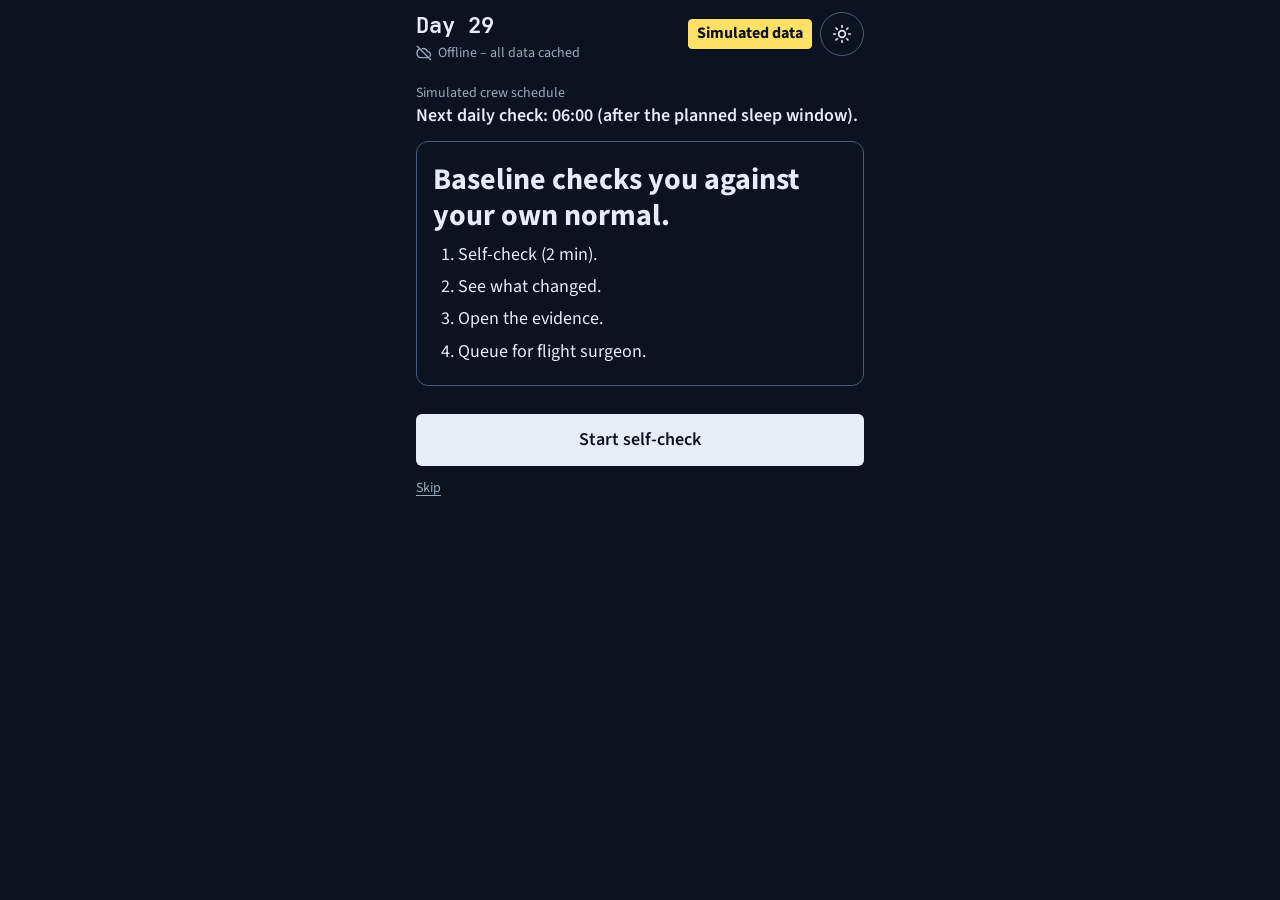
==== index.html @ 9fa9e7ca "Flight surgeon view: crew of three on one screen, from the existing rules" ====
<!doctype html>
<html lang="en">
<head>
<meta charset="utf-8">
<meta name="viewport" content="width=device-width, initial-scale=1, viewport-fit=cover">
<meta http-equiv="Content-Security-Policy" content="default-src 'self'; style-src 'self' 'unsafe-inline'; img-src 'self' data:">
<title>Baseline daily check</title>
<link rel="icon" href="data:,">
<link rel="preload" href="fonts/source-sans-3-latin-wght-normal.woff2?v=fe93b8f82d" as="font" type="font/woff2" crossorigin>
<link rel="preload" href="fonts/jb-mono-regular.woff2?v=366a644383" as="font" type="font/woff2" crossorigin>
<link rel="stylesheet" href="tokens.css?v=3c1d51d7bf">
<script src="errors.js?v=8cd9c76036"></script>
<script src="theme.js?v=bb3d7a5525"></script>
<style>
* { box-sizing: border-box; }
html { -webkit-text-size-adjust: 100%; }
@media (hover: none) and (pointer: coarse) { /* touch screens only: no scrollbar track; scrolling still works */
  html { scrollbar-width: none; }
  html::-webkit-scrollbar { display: none; }
}
body {
  margin: 0;
  background: var(--scrub);
  color: var(--ink);
  font: 400 18px/1.45 var(--sans);
}
:focus-visible { outline: 2px solid var(--ink); outline-offset: 3px; }
h1[tabindex]:focus { outline: none; }
[hidden] { display: none !important; }
.js-error {
  margin: 0; padding: 8px 16px; background: var(--error); color: var(--ink);
  font-size: 14px; font-weight: 600; white-space: pre-wrap; overflow-wrap: anywhere;
}

.top {
  position: sticky; top: 0; z-index: 1;
  display: flex; justify-content: space-between; align-items: flex-start;
  max-width: 480px; margin: 0 auto; padding: 12px 16px 8px;
  background: var(--scrub); color: var(--quiet); font-size: 14px;
}
.top-left { display: flex; flex-direction: column; gap: 2px; }
#day-label { font-family: var(--mono); color: var(--ink); font-size: 22px; line-height: 1.3; font-weight: 600; }
.offline { display: flex; align-items: center; gap: 6px; }
.offline svg { width: 16px; height: 16px; flex: none; }
.top-right { display: flex; align-items: center; gap: 8px; }
/* Big enough to read in a screen recording. */
.sim { padding: 2px 8px; border: 1px solid var(--sim-border); border-radius: 4px; background: var(--sim); color: var(--sim-ink); font-size: 16px; font-weight: 700; }
.theme-btn {
  display: flex; align-items: center; justify-content: center; width: 44px; height: 44px; padding: 0;
  border: 1.5px solid var(--strong); border-radius: 50%; background: none; color: var(--ink); cursor: pointer;
}
.theme-btn svg { width: 20px; height: 20px; }
:root[data-theme="dark"] .i-moon, :root:not([data-theme="dark"]) .i-sun { display: none; } /* sun = go light */
main { max-width: 480px; margin: 0 auto; padding: 0 16px 56px; }
h1 { margin: 12px 0 8px; font-size: 30px; line-height: 1.2; font-weight: 700; }
h2 { margin: 24px 0 4px; font-size: 22px; line-height: 1.25; font-weight: 700; }
p { margin: 0 0 12px; }
.meta { font-size: 14px; color: var(--quiet); }
.num { font-variant-numeric: tabular-nums; }

button, input { font: inherit; color: inherit; } /* 18 px inputs: iOS Safari zooms on focus below 16 px */
a { color: inherit; text-underline-offset: 3px; }
.primary {
  display: block; width: 100%; min-height: 52px; margin-top: 28px; padding: 12px 20px;
  border: 0; border-radius: 6px; background: var(--ink); color: var(--scrub);
  font-weight: 600; cursor: pointer;
}
.secondary {
  display: block; width: 100%; min-height: 52px; margin-top: 12px; padding: 12px 20px;
  border: 1.5px solid var(--ink); border-radius: 6px; background: none; color: var(--ink);
  font-weight: 600; cursor: pointer;
}
.n { font-family: var(--mono); white-space: nowrap; } /* a number and its unit inside a sentence (app.js monoNums) */
.text-button.back { display: flex; align-items: center; gap: 12px; color: var(--ink); font-size: 18px; }
.back::before { content: ""; width: 9px; height: 9px; margin-left: 4px; border-left: 2px solid currentColor; border-bottom: 2px solid currentColor; transform: rotate(45deg); }
.text-button {
  min-height: 44px; min-width: 44px; padding: 0; border: 0; background: none; text-align: left; /* "Skip" alone is narrower than 44 px */
  color: var(--quiet); font-size: 14px; text-decoration: underline; text-underline-offset: 3px; cursor: pointer;
}

/* Reaction test: the one framed object, because it is the part you touch. */
.rt {
  display: flex; flex-direction: column; align-items: center; justify-content: center; gap: 4px;
  width: 100%; height: 200px; margin-top: 12px;
  border: 1.5px solid var(--strong); border-radius: 12px; background: none;
  cursor: pointer; touch-action: manipulation; user-select: none; -webkit-user-select: none;
}
.rt:has(.rt-dot:not([hidden])) { background: var(--rt-go); }
.rt-dot { width: 64px; height: 64px; border-radius: 50%; background: var(--rt-dot); }
#rt-status, .step-field { font-family: var(--mono); }
#rt-status { font-size: 16px; color: var(--ink); }
.step-field { font-size: 24px; }
#sleep { border-color: transparent; } /* the stepper buttons are the frame (design) */
.rt-big { font-family: var(--mono); font-size: 36px; line-height: 1.1; font-weight: 600; font-variant-numeric: tabular-nums; }
#rt-again { display: block; }

.daily { margin: 12px 0 0; font-weight: 600; }
.daily > span { display: block; }
.daily .meta { font-weight: 400; }
.guide { margin-top: 12px; padding: 20px 16px; border: 1.5px solid var(--strong); border-radius: 12px; }
.guide h1 { margin-top: 0; }
.guide ol { margin: 0; padding-left: 1.4em; }
.guide li + li { margin-top: 6px; }
.saved-box, .log { margin-top: 24px; padding-top: 16px; border-top: 1px solid var(--strong); }
.saved-box p { margin-top: 0; }

.stepper { display: grid; grid-template-columns: 56px 1fr 56px; gap: 8px; align-items: center; margin-top: 8px; }
.step-btn {
  min-height: 56px; border: 1px solid var(--strong); border-radius: 6px; background: none;
  font-size: 28px; line-height: 1; cursor: pointer; touch-action: manipulation;
}
.step-field { display: flex; align-items: baseline; justify-content: center; gap: 6px; font-weight: 600; }
.field {
  min-height: 48px; padding: 8px 12px; border: 1px solid var(--strong); border-radius: 6px;
  background: none; -webkit-appearance: none; appearance: none;
}
#sleep { width: 5ch; padding: 8px 4px; text-align: center; font-weight: 600; font-variant-numeric: tabular-nums; -moz-appearance: textfield; }
#sleep::-webkit-inner-spin-button, #sleep::-webkit-outer-spin-button { -webkit-appearance: none; margin: 0; }
#note { display: block; width: 100%; margin-top: 8px; }

label.q { display: block; margin-top: 20px; }
legend { display: block; padding: 0; margin: 0; }
fieldset { border: 0; padding: 0; margin: 28px 0 0; min-width: 0; }
.seg { display: grid; grid-template-columns: repeat(5, 1fr); gap: 6px; margin-top: 8px; }
.seg.two { grid-template-columns: 1fr 1fr; }
.seg input { position: absolute; opacity: 0; width: 1px; height: 1px; }
.seg label {
  display: flex; align-items: center; justify-content: center; min-height: 48px;
  border: 1px solid var(--strong); border-radius: 6px; font-weight: 600; cursor: pointer;
}
.seg input:checked + label { background: var(--ink); border-color: var(--ink); color: var(--scrub); }
.seg input:focus-visible + label { outline: 2px solid var(--ink); outline-offset: 3px; }
.ends { display: flex; justify-content: space-between; margin-top: 4px; font-size: 14px; color: var(--quiet); }
.eye-line { margin: 12px 0 0; font-size: 10px; line-height: 1.4; }
.missing { margin: 16px 0 0; font-weight: 600; }

.channel { margin-top: 20px; }
.channel-head { display: flex; justify-content: space-between; align-items: baseline; font-weight: 600; }
.channel-head .val { font-family: var(--mono); font-size: 20px; font-weight: 600; font-variant-numeric: tabular-nums; }
.plot { position: relative; height: 96px; }
.channel.bottom .plot { height: 118px; }
.summary-line { margin-bottom: 8px; padding-bottom: 12px; border-bottom: 1px solid var(--rule); font-weight: 700; }
.days-line { margin: -4px 0 8px; font-size: 20px; font-weight: 600; }
/* 7 days · 30 days (design P7b): one framed control, the pressed half filled. */
.range { display: grid; grid-template-columns: 1fr 1fr; gap: 4px; margin: 12px 0 0; padding: 3px; border: 1px solid var(--strong); border-radius: 8px; }
.range button {
  min-height: 44px; border: 0; border-radius: 6px; background: none; color: var(--quiet);
  font-family: var(--mono); font-size: 16px; cursor: pointer; touch-action: manipulation;
}
.range button[aria-pressed="true"] { background: var(--ink); color: var(--scrub); font-weight: 600; }
/* Two no-wrap units: the band, and "Flagged" with "Watching". On phones they sit in two tidy rows,
   on wider screens in one; a single item is never left alone on a line. */
.legend { display: flex; flex-wrap: wrap; gap: 4px 12px; list-style: none; padding: 0; margin: 0 0 12px; font-size: 14px; color: var(--quiet); }
.legend li, .legend li > span { display: flex; align-items: center; gap: 6px; white-space: nowrap; }
.legend li { gap: 12px; }
.legend li:first-child { gap: 6px; }
.key { flex: none; width: 12px; height: 12px; border-radius: 50%; }
.key.band { width: 16px; height: 10px; border-radius: 2px; background: var(--band); }
.key.dot { background: var(--flag); }
.key.ring { border: 2px solid var(--flag); background: var(--scrub); }
.follow-note { margin-top: 16px; }

.flag-list, .follow { list-style: none; padding: 0; margin: 20px 0 0; }
.flag-list li + li, .follow li + li { margin-top: 12px; }
.flag {
  position: relative; display: block; width: 100%; padding: 14px 40px 14px 18px; text-align: left;
  border: 1px solid var(--card-border); border-left: 4px solid var(--flag); border-radius: 8px;
  background: var(--card); box-shadow: var(--glow); cursor: pointer;
}
.flag::after { content: "›"; position: absolute; right: 8px; top: 50%; transform: translateY(-50%); font-size: 28px; color: var(--quiet); }
.flag.watch { border-left-style: dotted; }
@media (hover: hover) { /* touch screens keep :hover after a tap */
  .flag:hover { background: var(--band); }
  .flag:hover .flag-status { color: var(--ink); } /* quiet on the band would be under 4.5:1 */
}
.flag > span { display: block; }
.flag-name { font-size: 20px; font-weight: 700; }
.flag-line { font-variant-numeric: tabular-nums; }
.flag-status { color: var(--quiet); font-size: 16px; }
.follow strong { display: block; font-size: 20px; }
.follow li { position: relative; padding: 14px 16px 14px 56px; border: 1px solid var(--card-border); border-left: 4px solid var(--strong); border-radius: 8px; background: var(--card); }
.follow li.outside { border-left-color: var(--flag); }
.follow li.recovered::before { /* check mark */
  content: ""; position: absolute; left: 20px; top: 22px; width: 16px; height: 8px;
  border-left: 2.5px solid var(--ink); border-bottom: 2.5px solid var(--ink); transform: rotate(-45deg);
}
.follow .step-line { display: block; margin-top: 4px; color: var(--quiet); font-size: 16px; }
.spe-row, .radiation.fired .rad-line { padding-left: 14px; border-left: 4px solid var(--flag); }
/* Real NOAA data sits in its own box so it does not read as part of the simulated record. */
.radiation { margin-top: 36px; padding: 12px 14px; border: 1.5px solid var(--real-border); border-radius: 8px; background: var(--real); }
.radiation h2 { margin-top: 0; color: var(--real-head); font-size: 22px; }
.radiation p:last-child { margin-bottom: 0; }
.spe-row > span { display: block; }
/* Data sources (PLAN 4b, W2): closed by default; one line per source, the README table word for word. */
.range.three { grid-template-columns: repeat(3, 1fr); }
.skylab .legend { margin: 12px 0 8px; }
.skylab .legend li { padding: 0; border: 0; }
/* Mission-phase risks (PLAN item 5, design B3): static NASA text; each risk a card with its day 29 chip. */
.hazards h3 { margin: 4px 0 8px; font-size: 28px; line-height: 1.2; }
.hazards h4 { margin: 20px 0 4px; font-size: 20px; }
.hazards .trend-card { margin-top: 8px; }
.hazards .trend-card p + p { margin-top: 6px; }
.risk-head { display: flex; flex-wrap: wrap; justify-content: space-between; align-items: center; gap: 4px 8px; margin-bottom: 6px; font-size: 18px; }
.sources { margin-top: 24px; border-top: 1px solid var(--strong); }
.sources summary { min-height: 44px; padding: 6px 0; font-size: 22px; line-height: 32px; font-weight: 700; cursor: pointer; } /* list-item keeps the open/closed marker */
.sources ul { list-style: none; padding: 0; margin: 0; font-size: 16px; }
.sources li { padding: 10px 0; border-top: 1px solid var(--rule); overflow-wrap: anywhere; }
.sources .not-covered { margin: 0; padding: 12px 0 0; border-top: 1px solid var(--rule); font-size: 16px; font-weight: 600; }
/* Trend card under its flag (design P2b): framed, no left stripe, so it reads as part of the flag above. */
.trend-card { padding: 12px 16px; border: 1px solid var(--card-border); border-radius: 8px; background: var(--card); }
.flag-list .trend-card { margin-top: 8px; }
.trend-card p { margin: 0; font-variant-numeric: tabular-nums; }
.trend-card .meta { margin-top: 6px; }
/* Solar storm alert (design B1): real NOAA data, so the chip replaces the "Simulated data" badge. */
.chip { padding: 4px 12px; border: 1.5px solid var(--real-border); border-radius: 999px; color: var(--real-head); font-size: 15px; font-weight: 700; white-space: nowrap; }
.alert-card {
  display: flex; flex-direction: column; min-height: calc(100vh - 150px); margin-top: 8px; padding: 20px 18px;
  border: 2px solid var(--flag); border-radius: 16px; background: var(--error); box-shadow: var(--glow);
}
.alert-card svg { width: 48px; height: 48px; color: var(--flag); }
#alert h1 { margin: 4px 0 12px; color: var(--flag); font-size: 44px; line-height: 1.1; }
.alert-card p { margin-bottom: 10px; }
#b1-reading { font-size: 20px; font-weight: 600; }
#b1-reading .n { display: block; color: var(--flag); }
.alert-card hr { width: 100%; margin: 8px 0 16px; border: 0; border-top: 1px solid var(--flag); }
#b1-step { font-size: 24px; line-height: 1.3; font-weight: 700; }
.alert-card .cite { margin-bottom: 6px; }
.alert-sources summary { min-height: 44px; padding: 6px 0; line-height: 32px; font-weight: 700; cursor: pointer; } /* list-item keeps the open/closed marker */
#replay-line:empty { display: none; }
/* Show the maths (design B2). */
.maths-link { font-size: 16px; color: var(--ink); }
.maths-plot { position: relative; height: 240px; margin: 12px 0 8px; padding: 0 8px; border: 1px solid var(--card-border); border-radius: 12px; background: var(--card); }
.equation { margin: 16px 0; padding: 14px 16px; border: 1.5px solid var(--flag); border-radius: 10px; font-family: var(--mono); font-size: 17px; text-align: center; }

.readout {
  display: grid; grid-template-columns: minmax(7em, 38%) 1fr; gap: 8px 16px; margin: 8px 0 0;
  font-variant-numeric: tabular-nums;
}
.readout dt, .readout dd { border-top: 1px solid var(--rule); }
.readout dt { padding-top: 3px; font-size: 14px; color: var(--quiet); }
.readout dd { margin: 0; overflow-wrap: anywhere; font-weight: 600; }
.readout.nums dd:nth-of-type(-n+3) { font-family: var(--mono); } /* today, usual, spread */
.readout .usual-note { grid-column: 1 / -1; border-top: 0; color: var(--quiet); font-size: 14px; font-weight: 400; }
.cite { overflow-wrap: anywhere; }
#ev-words strong { font-weight: 700; }
#ev-rule { margin-top: 24px; overflow-wrap: anywhere; }
.step-card { margin-top: 28px; padding: 20px 16px; border: 1px solid var(--card-border); border-radius: 12px; background: var(--card); }
.step-card h2 { margin-top: 0; }
#ev-step { font-size: 22px; line-height: 1.35; font-weight: 700; }
.step-card .cite { margin-bottom: 0; }
#ev-mark { min-height: 44px; margin-top: 16px; padding: 6px 20px; }
#ev-mark-line { position: relative; margin: 12px 0 0; padding-left: 28px; font-weight: 600; }
#ev-mark-line::before { /* check mark, as on the follow-up rows */
  content: ""; position: absolute; left: 3px; top: 7px; width: 14px; height: 7px;
  border-left: 2.5px solid var(--ink); border-bottom: 2.5px solid var(--ink); transform: rotate(-45deg);
}
#ev-mark-note { margin: 6px 0 0; }
#ev-source { margin-top: 20px; }

/* Evidence actions stay at the bottom of the screen, above the iPhone home indicator. */
#evidence { padding-bottom: calc(76px + env(safe-area-inset-bottom)); }
.bar {
  position: fixed; left: 0; right: 0; bottom: 0; z-index: 2;
  padding: 10px max(16px, env(safe-area-inset-right)) calc(10px + env(safe-area-inset-bottom)) max(16px, env(safe-area-inset-left));
  background: var(--scrub); border-top: 1px solid var(--rule);
}
.bar-inner { display: flex; gap: 8px; max-width: 448px; margin: 0 auto; }
.bar button { margin: 0; min-height: 52px; padding: 10px 14px; font-size: 18px; }
.bar .secondary { flex: 0 0 auto; width: auto; }
.bar .primary { flex: 1 1 auto; width: auto; }
#restart { margin-top: 28px; }

.sent { font-weight: 600; }
.message { margin-top: 8px; padding-left: 14px; border-left: 2px solid var(--strong); }
.message p { margin-bottom: 8px; font-size: 16px; font-variant-numeric: tabular-nums; }

/* Flight surgeon view (PLAN item 6, design L1): the one screen that uses a laptop's width; one column on a phone. */
.wide .top, .wide main { max-width: 1360px; }
#crew h1 { font-size: 36px; }
.crew-grid { display: grid; gap: 24px; margin-top: 20px; }
.crew-rows { list-style: none; padding: 0; margin: 0; }
.crew-rows li + li { margin-top: 16px; }
.crew-row { display: grid; gap: 12px 24px; padding: 16px 20px; border: 1px solid var(--card-border); border-radius: 8px; background: var(--card); }
.crew-row.flagged { padding-left: 17px; border-left: 4px solid var(--flag); box-shadow: var(--glow); } /* same text edge as an unflagged row */
.crew-row.watch { border-left-style: dotted; }
.crew-row strong { display: block; font-size: 22px; }
.crew-row .secondary { width: auto; margin: 0; min-height: 44px; padding: 8px 20px; }
.crew-count { display: inline-block; margin-top: 4px; padding: 0 12px; border: 1.5px solid var(--strong); border-radius: 999px; font-family: var(--mono); font-size: 16px; }
.flagged .crew-count { border-color: var(--flag); color: var(--flag); }
.crew-flag > span { display: block; }
.crew-rail { padding: 16px 20px; border: 1px solid var(--card-border); border-radius: 12px; background: var(--card); }
.crew-rail h2 { margin-top: 0; }
.crew-rail .message { margin: 12px 0; }
.crew-rail .message p:first-child { font-weight: 700; }
.crew-rail .message p:last-child { margin-bottom: 0; }
@media (min-width: 700px) { .crew-row { grid-template-columns: 200px minmax(0, 1fr) auto; align-items: center; } }
@media (min-width: 900px) { .crew-grid { grid-template-columns: minmax(0, 1fr) 440px; align-items: start; } }
</style>
</head>
<body>
<p id="js-error" class="js-error" role="alert" hidden></p>
<header class="top">
  <span class="top-left">
    <span id="day-label">Day 29</span>
    <span class="offline"><svg viewBox="0 0 24 24" fill="none" stroke="currentColor" stroke-width="2" stroke-linecap="round" stroke-linejoin="round" aria-hidden="true"><path d="M2 2l20 20M5.8 5.8A7 7 0 0 0 6.5 19h11m3.4-1.9A4.5 4.5 0 0 0 18 10h-.7A7 7 0 0 0 9.4 5.4"/></svg>Offline – all data cached</span>
  </span>
  <span class="top-right">
    <span class="sim">Simulated data</span>
    <span id="b1-chip" class="chip" hidden></span>
    <button id="theme-btn" class="theme-btn" type="button" aria-label="Switch theme">
      <svg class="i-sun" viewBox="0 0 24 24" fill="none" stroke="currentColor" stroke-width="2" stroke-linecap="round" aria-hidden="true"><circle cx="12" cy="12" r="4"/><path d="M12 2v2M12 20v2M4.9 4.9l1.4 1.4M17.7 17.7l1.4 1.4M2 12h2M20 12h2M4.9 19.1l1.4-1.4M17.7 6.3l1.4-1.4"/></svg>
      <svg class="i-moon" viewBox="0 0 24 24" fill="none" stroke="currentColor" stroke-width="2" stroke-linejoin="round" aria-hidden="true"><path d="M21 12.8A9 9 0 1 1 11.2 3a7 7 0 0 0 9.8 9.8z"/></svg>
    </button>
  </span>
</header>
<main>

<section id="guide" aria-labelledby="guide-title">
  <p class="daily"><span class="meta">Simulated crew schedule</span><span id="daily-line"></span></p>
  <div class="guide">
    <h1 id="guide-title" tabindex="-1">Baseline checks you against your own normal.</h1>
    <ol>
      <li>Self-check (2 min).</li>
      <li>See what changed.</li>
      <li>Open the evidence.</li>
      <li>Queue for flight surgeon.</li>
    </ol>
  </div>
  <button id="guide-start" class="primary" type="button">Start self-check</button>
  <button class="text-button" type="button" data-go="today">Skip</button>
  <div id="saved-box" class="saved-box" hidden>
    <p id="saved-text"></p>
    <button id="saved-open" class="secondary" type="button" disabled>Open the latest saved self-check</button>
    <button id="saved-clear" class="text-button" type="button">Clear saved days</button>
  </div>
</section>

<section id="today" aria-labelledby="today-title" hidden>
  <h1 id="today-title" tabindex="-1">Morning check</h1>
  <p>Three short parts. Each answer is compared only with your own past days, not with anyone else's.</p>

  <h2>Reaction time</h2>
  <p class="meta how">How to measure: tap the field to start, then tap as soon as the dark circle appears, 1 to 3 seconds later. Five rounds; a tap before the circle or within 0.1 seconds of it repeats the round. The middle time of the five counts.</p>
  <button id="rt-field" class="rt" type="button" aria-describedby="rt-status">
    <span id="rt-dot" class="rt-dot" role="img" aria-label="Circle shown, tap now" hidden></span>
    <span id="rt-text">Tap here to start</span>
    <span id="rt-sub" class="meta"></span>
  </button>
  <button id="rt-recorded" class="secondary" type="button" disabled>Use recorded day-29 self-check (simulated)</button>
  <p id="rt-status" class="meta num" aria-live="polite">Round 1 of 5</p>
  <button id="rt-again" class="text-button" type="button" hidden>Run the test again</button>

  <h2>Sleep and mood</h2>
  <label class="q" for="sleep">How long did you sleep last night?</label>
  <p class="meta how">How to measure: type the hours you slept last night, or use − and + to change it by half an hour. 0 to 12 hours.</p>
  <div class="stepper">
    <button class="step-btn" type="button" data-step="-0.5" aria-label="Half an hour less">−</button>
    <span class="step-field"><input id="sleep" class="field" type="number" inputmode="decimal" step="0.5" min="0" max="12" value="7"> hours</span>
    <button class="step-btn" type="button" data-step="0.5" aria-label="Half an hour more">+</button>
  </div>
  <label class="q" for="note">Note (optional)</label>
  <input id="note" class="field" type="text" maxlength="120" autocomplete="off" enterkeyhint="done">

  <fieldset aria-describedby="quality-ends">
    <legend>How well did you sleep?</legend>
    <p class="meta how">How to measure: tap one number, from 1 (badly) to 5 (very well).</p>
    <div class="seg">
      <input type="radio" id="quality-1" name="quality" value="1"><label for="quality-1">1</label>
      <input type="radio" id="quality-2" name="quality" value="2"><label for="quality-2">2</label>
      <input type="radio" id="quality-3" name="quality" value="3"><label for="quality-3">3</label>
      <input type="radio" id="quality-4" name="quality" value="4"><label for="quality-4">4</label>
      <input type="radio" id="quality-5" name="quality" value="5"><label for="quality-5">5</label>
    </div>
    <div class="ends" id="quality-ends"><span>Badly</span><span>Very well</span></div>
  </fieldset>

  <fieldset aria-describedby="mood-ends">
    <legend>How is your mood this morning?</legend>
    <p class="meta how">How to measure: tap one number, from 1 (very low) to 5 (very good).</p>
    <div class="seg">
      <input type="radio" id="mood-1" name="mood" value="1"><label for="mood-1">1</label>
      <input type="radio" id="mood-2" name="mood" value="2"><label for="mood-2">2</label>
      <input type="radio" id="mood-3" name="mood" value="3"><label for="mood-3">3</label>
      <input type="radio" id="mood-4" name="mood" value="4"><label for="mood-4">4</label>
      <input type="radio" id="mood-5" name="mood" value="5"><label for="mood-5">5</label>
    </div>
    <div class="ends" id="mood-ends"><span>Very low</span><span>Very good</span></div>
  </fieldset>

  <h2>Near vision</h2>
  <p class="meta how">How to measure: hold the phone where you normally read, read the line below, then tap Clear or Blurred.</p>
  <p class="eye-line">The galley water heater is back online after the filter swap on Thursday.</p>
  <fieldset>
    <legend>The line looks</legend>
    <div class="seg two">
      <input type="radio" id="vision-clear" name="vision" value="clear"><label for="vision-clear">Clear</label>
      <input type="radio" id="vision-blurred" name="vision" value="blurred"><label for="vision-blurred">Blurred</label>
    </div>
  </fieldset>

  <p id="missing" class="missing" role="alert"></p>
  <button id="save" class="primary" type="button" disabled>Save and compare</button>
</section>

<section id="console" aria-labelledby="console-title" hidden>
  <h1 id="console-title" tabindex="-1">Health status</h1>
  <p id="console-days" class="days-line">Your last 29 days</p>
  <ul class="legend" aria-label="Chart key">
    <li><span class="key band"></span><span id="legend-band">Usual range</span></li>
    <li><span><span class="key dot"></span>Flagged</span><span><span class="key ring"></span>Watching</span></li>
  </ul>
  <p id="console-summary" class="summary-line"></p>
  <div class="range" role="group" aria-label="Days shown">
    <button type="button" data-range="7" aria-pressed="false">7 days</button>
    <button type="button" data-range="0" aria-pressed="true">30 days</button>
  </div>
  <div class="channel" data-signal="heart_rate_bpm">
    <div class="channel-head"><span>Heart rate</span><span class="val"></span></div>
    <div class="plot"><canvas role="img"></canvas></div>
  </div>
  <div class="channel" data-signal="hrv_rmssd_ms">
    <div class="channel-head"><span>Heart rate variability</span><span class="val"></span></div>
    <div class="plot"><canvas role="img"></canvas></div>
  </div>
  <div class="channel" data-signal="spo2_pct">
    <div class="channel-head"><span>Blood oxygen</span><span class="val"></span></div>
    <div class="plot"><canvas role="img"></canvas></div>
  </div>
  <div class="channel" data-signal="core_temp_c">
    <div class="channel-head"><span>Core temperature</span><span class="val"></span></div>
    <div class="plot"><canvas role="img"></canvas></div>
  </div>
  <div class="channel" data-signal="sleep_hours">
    <div class="channel-head"><span>Sleep</span><span class="val"></span></div>
    <div class="plot"><canvas role="img"></canvas></div>
  </div>
  <div class="channel" data-signal="mood_1to5">
    <div class="channel-head"><span>Mood</span><span class="val"></span></div>
    <div class="plot"><canvas role="img"></canvas></div>
  </div>
  <div class="channel bottom" data-signal="reaction_ms">
    <div class="channel-head"><span>Reaction time</span><span class="val"></span></div>
    <div class="plot"><canvas role="img"></canvas></div>
  </div>
  <div id="radiation" class="radiation">
    <h2>Real data: NASA MSL RAD and NOAA GOES</h2>
    <p id="mars-line" class="rad-line num"></p>
    <p id="mars-source" class="meta"></p>
    <p id="rad-line" class="rad-line num"></p>
    <p id="rad-source" class="meta"></p>
    <button id="replay" class="secondary" type="button">Replay a real solar storm: 9 September 2024</button>
    <p id="replay-line" class="meta num" aria-live="polite"></p>
  </div>
  <details id="skylab" class="sources skylab">
    <summary>Real crew record: Skylab 4</summary>
    <p class="meta">Real NASA data · crew log estimate: each crewman's own morning estimate, not measured.</p>
    <div class="range three" role="group" aria-label="Crew role">
      <button type="button" data-role="CDR" aria-pressed="true">CDR</button>
      <button type="button" data-role="PLT" aria-pressed="false">PLT</button>
      <button type="button" data-role="SPT" aria-pressed="false">SPT</button>
    </div>
    <div class="channel bottom">
      <div class="channel-head"><span>Total sleep</span></div>
      <div class="plot"><canvas id="skylab-chart" role="img"></canvas></div>
    </div>
    <ul class="legend" aria-label="Chart key">
      <li><span class="key band"></span><span id="skylab-band">Usual range</span></li>
      <li><span><span class="key dot"></span>Flagged</span><span><span class="key ring"></span>Watching</span></li>
    </ul>
    <p id="skylab-counts" class="num"></p>
    <p id="skylab-notes" class="meta num" hidden></p>
    <p class="meta">Source: <a href="https://ntrs.nasa.gov/citations/19750019675" target="_blank" rel="noopener noreferrer">NASA CR-141886, Experiment M133 final report, Tables VIII–X, NTRS 19750019675</a></p>
  </details>
  <details id="hazards" class="sources hazards">
    <summary>Mission-phase risks</summary>
    <h3>Day 29 of flight</h3>
    <p>NASA's five hazards of long missions, with NASA's numbers. The day 29 lines are our reading of NASA's timings.</p>
    <section>
      <h4>Space radiation</h4>
      <p>"Invisible to the human eye, space radiation is not only stealthy but considered one of the most hazardous aspects of spaceflight."</p>
      <p class="meta">Source: <a href="https://www.nasa.gov/hrp/hazards/" target="_blank" rel="noopener noreferrer">NASA Human Research Program, 5 Hazards of Human Spaceflight</a></p>
    </section>
    <section>
      <h4>Isolation and confinement</h4>
      <p>"Behavioral responses occur among groups of people far from Earth who are isolated and confined in a small space over a long period of time."</p>
      <p class="meta">Source: <a href="https://www.nasa.gov/hrp/hazard-isolation-and-confinement/" target="_blank" rel="noopener noreferrer">NASA Human Research Program, Hazard: Isolation and Confinement</a></p>
    </section>
    <section>
      <h4>Distance from Earth</h4>
      <p>"Instructions, new supplies, medical care, and more become increasingly challenging to receive from Earth as astronauts venture deeper into space."</p>
      <p class="meta">Source: <a href="https://www.nasa.gov/hrp/hazard-distance-from-earth/" target="_blank" rel="noopener noreferrer">NASA Human Research Program, Hazard: Distance From Earth</a></p>
    </section>
    <section>
      <h4>Gravity fields</h4>
      <p>"Floating weightlessly within a spacecraft can lead to dizziness, bone and muscle loss, vision issues, and more."</p>
      <p class="meta">Source: <a href="https://www.nasa.gov/hrp/hazard-gravity-fields/" target="_blank" rel="noopener noreferrer">NASA Human Research Program, Hazard: Gravity Fields</a></p>
      <div class="trend-card">
        <div class="risk-head"><strong>Space adaptation syndrome</strong><span class="chip">Day 29: usually past</span></div>
        <p>"Space Adaptation Syndrome (SAS) occurs in up to 70% of first-time fliers (30% of whom may experience vomiting) during the first 48 to 72 hours of microgravity."</p>
        <p class="meta">Source: <a href="https://www.nasa.gov/wp-content/uploads/2020/10/2022-04-08_nasa-std-3001_vol_2_rev_c_final.pdf" target="_blank" rel="noopener noreferrer">NASA-STD-3001 Vol 2 Rev C, [V2 7102] rationale, p.96</a></p>
      </div>
      <div class="trend-card">
        <div class="risk-head"><strong>Headward fluid shift</strong><span class="chip">Day 29: ongoing</span></div>
        <p>The total fluid shift was reported to be 2 L, most of it in the first 6 to 10 hours after entering microgravity.</p>
        <p class="meta">Source: <a href="https://ntrs.nasa.gov/citations/20180000936" target="_blank" rel="noopener noreferrer">NTRS 20180000936, Evidence Report: Risk of Spaceflight Associated Neuro-ocular Syndrome (SANS), pp.69–70</a></p>
        <p class="meta">Source for "ongoing": <a href="https://ntrs.nasa.gov/citations/20140003729" target="_blank" rel="noopener noreferrer">NTRS 20140003729, Evidence Report: Risk of Decompression Sickness (DCS), p.11</a></p>
      </div>
      <div class="trend-card">
        <div class="risk-head"><strong>Bone loss</strong><span class="chip">Day 29: ongoing</span></div>
        <p>"Without the continuous load of Earth’s gravity, weight-bearing bones lose on average 1% to 1.5% of mineral density per month during spaceflight."</p>
        <p class="meta">Source: <a href="https://www.nasa.gov/hrp/hazard-gravity-fields/" target="_blank" rel="noopener noreferrer">NASA Human Research Program, Hazard: Gravity Fields</a></p>
        <p>With resistive exercise on ARED, hip and spine loss has been reduced to 0.3 to 0.5% per month.</p>
        <p class="meta">Source: <a href="https://humanresearchroadmap.nasa.gov/evidence/reports/Osteo.pdf" target="_blank" rel="noopener noreferrer">NASA Evidence Report: Risk of Early Onset Osteoporosis Due to Space Flight, p.21</a></p>
      </div>
    </section>
    <section>
      <h4>Hostile closed environments</h4>
      <p>"Maintaining a safe ecosystem inside a vehicle presents unique challenges, from ensuring optimal temperatures, pressures, and lighting, to reducing noise, monitoring microbial communities, and tracking immune responses."</p>
      <p class="meta">Source: <a href="https://www.nasa.gov/hrp/hazard-hostile-closed-environments/" target="_blank" rel="noopener noreferrer">NASA Human Research Program, Hazard: Hostile/Closed Environments</a></p>
    </section>
  </details>
  <details id="sources" class="sources">
    <summary>Data sources</summary>
    <p class="meta">Source · agency · used for · real or simulated · id or link. Links open the source online; nothing is fetched.</p>
    <ul>
      <li><strong>OSDR / GeneLab</strong> · NASA · Study id and URL behind every flag · Real · <a href="https://osdr.nasa.gov" target="_blank" rel="noopener noreferrer">osdr.nasa.gov</a> (REST, no key)</li>
      <li><strong>NASA Technical Reports Server (NTRS), Human Research Program reports</strong> · NASA · Reference numbers, countermeasure protocols · Real · <a href="https://ntrs.nasa.gov" target="_blank" rel="noopener noreferrer">ntrs.nasa.gov</a></li>
      <li><strong>NASA-STD-3001 Vol 1 Rev C</strong> · NASA · Guidance source [V1 3004] for the heart rate, blood oxygen, core temperature, mood and 48-hour steps · Real · <a href="https://standards.nasa.gov/sites/default/files/standards/NASA/C//nasa-std-3001-vol-1-rev-c-signature.pdf" target="_blank" rel="noopener noreferrer">NASA-STD-3001 Vol 1 Rev C (PDF)</a></li>
      <li><strong>NASA OCHMO-TB-016 Rev B</strong> · NASA · Guidance source for the mood step · Real · <a href="https://www.nasa.gov/wp-content/uploads/2023/12/ochmo-tb-016-behavioral-health.pdf" target="_blank" rel="noopener noreferrer">OCHMO-TB-016 (PDF)</a></li>
      <li><strong>MSL RAD (Curiosity rover)</strong> · NASA (SPDF CDAWeb; archived at PDS PPI) · Real Mars surface radiation level for the radiation indicator · Real · <a href="https://cdaweb.gsfc.nasa.gov/misc/NotesM.html#MSL_RAD_OBS-L2" target="_blank" rel="noopener noreferrer">CDAWeb MSL_RAD_OBS-L2</a>, <a href="https://pds-ppi.igpp.ucla.edu/data/MSL-M-RAD-3-RDR-V1.0/" target="_blank" rel="noopener noreferrer">PDS MSL-M-RAD-3-RDR-V1.0</a>, <a href="https://doi.org/10.48322/20qb-4e17" target="_blank" rel="noopener noreferrer">DOI 10.48322/20qb-4e17</a></li>
      <li><strong>GOES proton flux</strong> · NOAA · Solar particle event alert · Real · <a href="https://services.swpc.noaa.gov/json/goes/primary/integral-protons-7-day.json" target="_blank" rel="noopener noreferrer">SWPC 7-day integral protons</a></li>
      <li><strong>NOAA SWPC Solar Radiation Storm page</strong> · NOAA · S1 level for the solar storm alert: 10 pfu or more at 10 MeV or more · Real · <a href="https://www.swpc.noaa.gov/phenomena/solar-radiation-storm" target="_blank" rel="noopener noreferrer">swpc.noaa.gov solar radiation storm</a></li>
      <li><strong>NASA-STD-3001 Vol 2 Rev C</strong> · NASA · Source [V2 6100] for alerting the crew in the solar storm alert · Real · <a href="https://www.nasa.gov/wp-content/uploads/2020/10/2022-04-08_nasa-std-3001_vol_2_rev_c_final.pdf" target="_blank" rel="noopener noreferrer">NASA-STD-3001 Vol 2 Rev C (PDF)</a></li>
      <li><strong>NASA OCHMO-TB-020 Rev E</strong> · NASA · Source for the step "Go to the storm shelter." · Real · <a href="https://www.nasa.gov/wp-content/uploads/2023/03/radiation-protection-technical-brief-ochmo.pdf" target="_blank" rel="noopener noreferrer">OCHMO-TB-020 (PDF)</a></li>
      <li><strong>Solar proton event list, 9 Sep 2024</strong> · NOAA (Australian Bureau of Meteorology as second report) · Solar storm replay · Real · <a href="https://www.ngdc.noaa.gov/stp/space-weather/interplanetary-data/solar-proton-events/SEP%20page%20code.html" target="_blank" rel="noopener noreferrer">NCEI proton events</a>, SWPC event list SPE.txt (line 383), <a href="https://listserver.ips.gov.au/pipermail/ips-proton-alert/2024-September/000530.html" target="_blank" rel="noopener noreferrer">BoM alert</a></li>
      <li><strong>Skylab 4 crew sleep estimates (Experiment M133 final report)</strong> · NASA · Real crew record: each crewman's own morning estimate of total sleep, 84 nights, through the sleep rule · Real (crew log estimate) · <a href="https://ntrs.nasa.gov/citations/19750019675" target="_blank" rel="noopener noreferrer">NASA CR-141886, NTRS 19750019675</a>, Tables VIII–X</li>
      <li><strong>Vitals telemetry</strong> · ours, simulated · Daily heart rate, HRV, SpO2, core temperature, sleep, exercise minutes, reaction time, mood · Simulated · data/fixtures</li>
    </ul>
    <p class="not-covered">Not covered: blood pressure and blood sugar. The challenge statement names both, but only simulated values would be possible, so they were left out when the scope was set on 28 Oct 2026.</p>
  </details>
  <div id="followup" hidden>
    <h2>Since yesterday</h2>
    <ul id="follow-list" class="follow"></ul>
    <p class="meta follow-note">Day 30 readings come from the simulated record.</p>
  </div>
  <button id="to-flags" class="primary" type="button" data-go="flags">See what changed</button>
  <button id="restart" class="secondary" type="button" hidden>Start the demo again</button>
  <div id="log" class="log">
    <h2>Daily log</h2>
    <p id="saved-line" class="meta"></p>
    <p class="meta">Kept in this browser on this device only. No cloud, no network.</p>
    <button id="export" class="secondary" type="button">Download the daily log (CSV)</button>
    <button id="clear-saved" class="text-button" type="button">Clear saved days</button>
  </div>
  <button id="to-crew" class="text-button" type="button" data-go="crew">Flight surgeon view</button>
</section>

<section id="flags" aria-labelledby="flags-title" hidden>
  <button id="flags-back" class="text-button back" type="button" data-go="console">Back to the chart</button>
  <p id="flags-who" class="days-line" hidden></p>
  <h1 id="flags-title" tabindex="-1">What changed today</h1>
  <p id="flags-meta" class="meta"></p>
  <ul id="flag-list" class="flag-list"></ul>
  <p id="flag-note" hidden></p>
</section>

<section id="evidence" aria-labelledby="ev-title" hidden>
  <p id="ev-who" class="days-line" hidden></p>
  <h1 id="ev-title" tabindex="-1"></h1>
  <p id="ev-plain"></p>
  <p id="ev-note" hidden></p>
  <h2>The numbers</h2>
  <dl id="ev-numbers" class="readout"></dl>
  <p id="ev-rounding" class="meta">Numbers are shown to one decimal; z uses the unrounded values.</p>
  <button id="ev-maths" class="text-button maths-link" type="button">Show the maths</button>
  <h2>Why it matters</h2>
  <p id="ev-words"></p>
  <p id="ev-study" class="cite"></p>
  <p id="ev-strength" class="cite"></p>
  <div class="step-card">
    <h2>Guidance</h2>
    <p id="ev-step"></p>
    <p id="ev-step-source" class="cite"></p>
    <button id="ev-mark" class="secondary" type="button">Mark step done</button>
    <p id="ev-mark-line" aria-live="polite" hidden></p>
    <p id="ev-mark-note" class="meta" hidden>Not saved: this browser blocks storage, so this mark is kept for this visit only.</p>
  </div>
  <p id="ev-source" class="meta"></p>
  <p id="ev-rule" class="meta"></p>
  <div class="bar">
    <div class="bar-inner">
      <button class="secondary" type="button" data-go="flags">Back to list</button>
      <button id="queue-btn" class="primary" type="button">Queue for flight surgeon</button>
    </div>
  </div>
</section>

<section id="maths" aria-labelledby="maths-title" hidden>
  <button class="text-button back" type="button" data-go="evidence">Back to the evidence</button>
  <h1 id="maths-title" tabindex="-1">How this flag is decided</h1>
  <p id="maths-sub" class="days-line"></p>
  <div class="maths-plot"><canvas id="maths-chart" role="img"></canvas></div>
  <p id="maths-bins" class="meta num"></p>
  <p id="maths-numbers" class="num"></p>
  <p id="maths-sum" class="equation num"></p>
  <p id="maths-rule"></p>
  <p class="meta">Numbers are shown to as many decimals as the sum needs.</p>
  <p id="maths-window" class="meta"></p>
</section>

<section id="queue" aria-labelledby="queue-title" hidden>
  <button class="text-button back" type="button" data-go="evidence">Back to the evidence</button>
  <h1 id="queue-title" tabindex="-1">Needs flight surgeon attention</h1>
  <p class="sent">Sent to the queue. A reply can come up to 40 minutes later: up to 20 minutes each way at Mars distance.</p>
  <p class="cite">Source: <a href="https://www.nasa.gov/hrp/hazard-distance-from-earth/" target="_blank" rel="noopener noreferrer">NASA Human Research Program, Hazard: Distance From Earth</a></p>
  <h2>Summary in the queue</h2>
  <div id="message" class="message"></div>
  <p class="meta">Demo only: nothing leaves this device.</p>
  <button id="next-day" class="primary" type="button">Show next day</button>
</section>

<section id="crew" aria-labelledby="crew-title" hidden>
  <h1 id="crew-title" tabindex="-1">Flight surgeon – crew status</h1>
  <p>Three crew, one screen. Each row is that person checked against their own normal.</p>
  <div class="crew-grid">
    <ul id="crew-rows" class="crew-rows"></ul>
    <aside class="crew-rail">
      <h2>Queued summaries</h2>
      <div id="crew-queue"></div>
      <p class="meta">Demo only: nothing leaves this device.</p>
    </aside>
  </div>
</section>

<section id="alert" aria-labelledby="alert-title" hidden>
  <button id="b1-back" class="text-button back" type="button">Back to the chart</button>
  <div class="alert-card">
    <svg viewBox="0 0 24 24" fill="none" stroke="currentColor" stroke-width="2" stroke-linecap="round" stroke-linejoin="round" aria-hidden="true"><path d="M10.3 3.9 1.8 18a2 2 0 0 0 1.7 3h17a2 2 0 0 0 1.7-3L13.7 3.9a2 2 0 0 0-3.4 0zM12 9v4M12 17h.01"/></svg>
    <h1 id="alert-title" tabindex="-1">Shelter now</h1>
    <p id="b1-step"></p>
    <p id="b1-reading" class="num" aria-live="polite"></p>
    <p id="b1-level" class="num"></p>
    <p id="b1-when" class="meta num"></p>
    <hr>
    <details id="b1-details" class="alert-sources">
      <summary>Sources</summary>
      <div id="b1-sources"></div>
      <p id="b1-source" class="meta cite"></p>
      <p id="b1-strength" class="meta cite"></p>
    </details>
  </div>
</section>

</main>
<script src="vendor/chart.umd.js?v=943f58faf8"></script>
<script src="rules.js?v=2b5f20a022"></script>
<script src="trend.js?v=076b8d7565"></script>
<script src="skylab4.js?v=68142f1765"></script>
<script src="projection.js?v=1eb08e8dd9"></script>
<script src="maths.js?v=a15139ff07"></script>
<script src="mars.js?v=84cf1ccb81"></script>
<script src="spe.js?v=8dc481d0f5"></script>
<script src="reaction.js?v=0c373ca889"></script>
<script src="store.js?v=cb99d76b39"></script>
<script src="app.js?v=a961f9c334"></script>
</body>
</html>
---- tokens.css ----
/* Design tokens: the two palettes and two fonts from the final canvas (docs/DESIGN_BRIEF.md "Global rules").
   web/theme.js sets data-theme on <html>; plain :root is the light palette in case that script never runs.
   Every variable index.html or app.js uses must be defined in both themes (tests/test_web.py checks). */
@font-face {
  font-family: "Source Sans 3";
  src: url("fonts/source-sans-3-latin-wght-normal.woff2?v=fe93b8f82d") format("woff2");
  font-weight: 200 900;
  font-display: swap;
}
@font-face {
  font-family: "JetBrains Mono";
  src: url("fonts/jb-mono-regular.woff2?v=366a644383") format("woff2");
  font-weight: 400;
  font-display: swap;
}
@font-face {
  font-family: "JetBrains Mono";
  src: url("fonts/jb-mono-bold.woff2?v=3924a03279") format("woff2");
  font-weight: 700;
  font-display: swap;
}

/* Light – day mode (the original app palette). */
:root, :root[data-theme="light"] {
  color-scheme: light;
  --sans: "Source Sans 3", system-ui, sans-serif;
  --mono: "JetBrains Mono", ui-monospace, monospace;
  --scrub: #E6ECE8;        /* ground */
  --ink: #16221E;          /* text, primary button */
  --quiet: #52625B;
  --rule: #AEBDB5;
  --band: #C5D3CA;         /* usual-range band */
  --flag: #D4470C;
  --sim: #FFF1A8;          /* simulated-data badge */
  --sim-ink: #16221E;
  --sim-border: #16221E;
  --error: #FCE1DE;        /* alert card */
  --real: #FFFFFF;         /* real-data box */
  --real-border: #52625B;
  --real-head: #16221E;
  --card: transparent;
  --card-border: #AEBDB5;
  --strong: #52625B;       /* control borders */
  --glow: none;
  --rt-go: transparent;    /* reaction field while the circle shows */
  --rt-dot: #16221E;
}

/* Dark – mission console. */
:root[data-theme="dark"] {
  color-scheme: dark;
  --sans: "Source Sans 3", system-ui, sans-serif;
  --mono: "JetBrains Mono", ui-monospace, monospace;
  --scrub: #0B1220;
  --ink: #E6EDF7;
  --quiet: #9AA8BE;
  --rule: #26334D;
  --band: rgba(154, 168, 190, 0.22); /* #9AA8BE at low opacity */
  --flag: #FF8A3D;
  --sim: #FFE066;
  --sim-ink: #0B1220;
  --sim-border: #FFE066;
  --error: #1A1410;
  --real: #0E1A2C;
  --real-border: #4FD1E8;
  --real-head: #4FD1E8;
  --card: #121B2E;
  --card-border: #26334D;
  --strong: #4A5A75;
  --rt-go: #E6EDF7;
  --rt-dot: #0B1220;
  --glow: -4px 0 14px -6px rgba(255, 138, 61, 0.55); /* soft orange glow on flagged items */
}
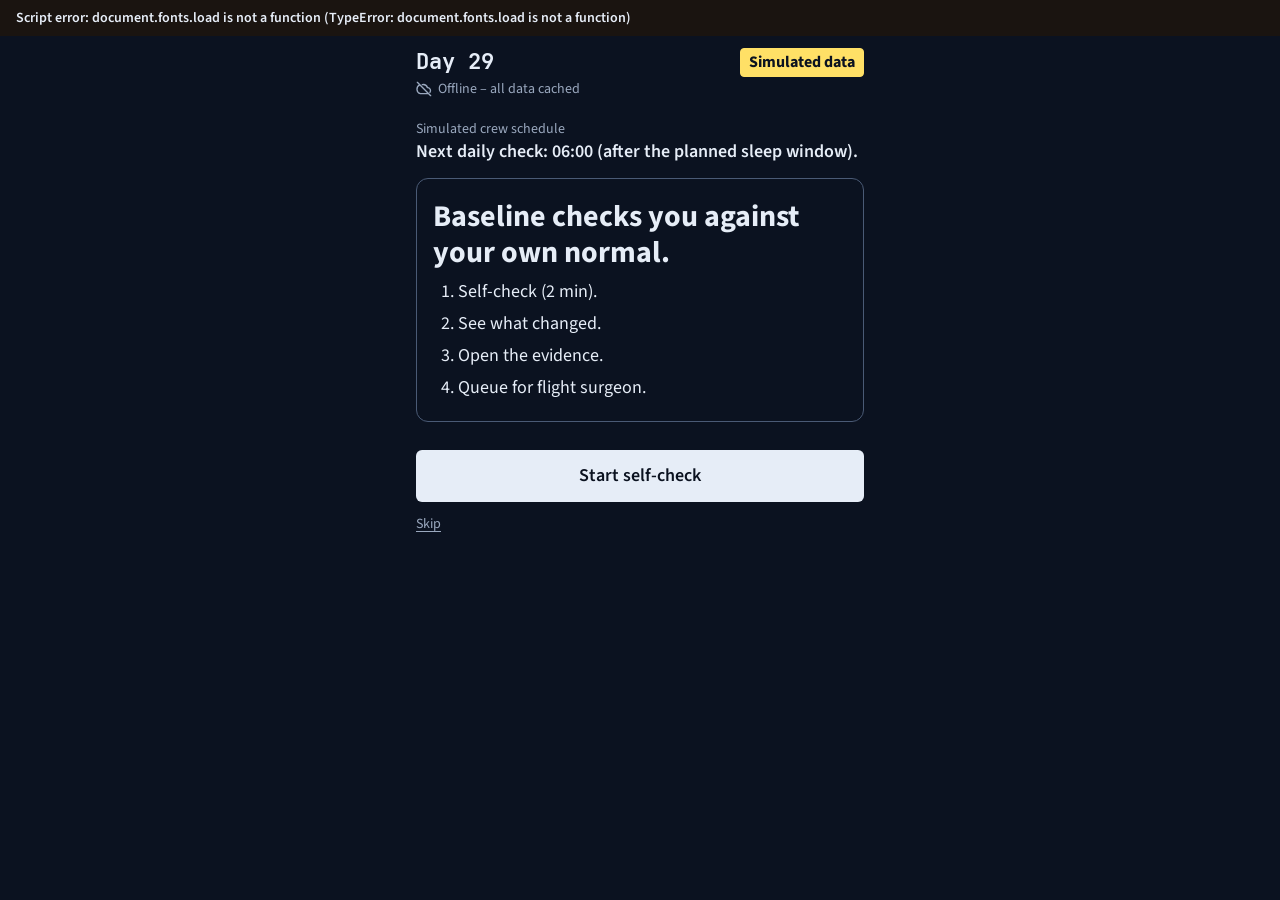
==== commit d880b43d: "Dark only: theme switch and light palette removed; dark screenshots retaken, light deleted" ====
--- a/index.html
+++ b/index.html
@@ -8,9 +8,9 @@
 <link rel="icon" href="data:,">
 <link rel="preload" href="fonts/source-sans-3-latin-wght-normal.woff2?v=fe93b8f82d" as="font" type="font/woff2" crossorigin>
 <link rel="preload" href="fonts/jb-mono-regular.woff2?v=366a644383" as="font" type="font/woff2" crossorigin>
-<link rel="stylesheet" href="tokens.css?v=3c1d51d7bf">
+<link rel="stylesheet" href="tokens.css?v=482f5bfe40">
 <script src="errors.js?v=8cd9c76036"></script>
-<script src="theme.js?v=bb3d7a5525"></script>
+<script src="theme.js?v=01a88a6408"></script>
 <style>
 * { box-sizing: border-box; }
 html { -webkit-text-size-adjust: 100%; }
@@ -45,12 +45,6 @@
 .top-right { display: flex; align-items: center; gap: 8px; }
 /* Big enough to read in a screen recording. */
 .sim { padding: 2px 8px; border: 1px solid var(--sim-border); border-radius: 4px; background: var(--sim); color: var(--sim-ink); font-size: 16px; font-weight: 700; }
-.theme-btn {
-  display: flex; align-items: center; justify-content: center; width: 44px; height: 44px; padding: 0;
-  border: 1.5px solid var(--strong); border-radius: 50%; background: none; color: var(--ink); cursor: pointer;
-}
-.theme-btn svg { width: 20px; height: 20px; }
-:root[data-theme="dark"] .i-moon, :root:not([data-theme="dark"]) .i-sun { display: none; } /* sun = go light */
 main { max-width: 480px; margin: 0 auto; padding: 0 16px 56px; }
 h1 { margin: 12px 0 8px; font-size: 30px; line-height: 1.2; font-weight: 700; }
 h2 { margin: 24px 0 4px; font-size: 22px; line-height: 1.25; font-weight: 700; }
@@ -226,7 +220,9 @@
 #b1-step { font-size: 24px; line-height: 1.3; font-weight: 700; }
 .alert-card .cite { margin-bottom: 6px; }
 .alert-sources summary { min-height: 44px; padding: 6px 0; line-height: 32px; font-weight: 700; cursor: pointer; } /* list-item keeps the open/closed marker */
-#replay-line:empty { display: none; }
+#replay-line:empty, #mars-replay-line:empty { display: none; }
+#mars-replay { margin-top: 12px; }
+#ev-extra p { margin: 8px 0 0; }
 /* Show the maths (design B2). */
 .maths-link { font-size: 16px; color: var(--ink); }
 .maths-plot { position: relative; height: 240px; margin: 12px 0 8px; padding: 0 8px; border: 1px solid var(--card-border); border-radius: 12px; background: var(--card); }
@@ -307,10 +303,6 @@
   <span class="top-right">
     <span class="sim">Simulated data</span>
     <span id="b1-chip" class="chip" hidden></span>
-    <button id="theme-btn" class="theme-btn" type="button" aria-label="Switch theme">
-      <svg class="i-sun" viewBox="0 0 24 24" fill="none" stroke="currentColor" stroke-width="2" stroke-linecap="round" aria-hidden="true"><circle cx="12" cy="12" r="4"/><path d="M12 2v2M12 20v2M4.9 4.9l1.4 1.4M17.7 17.7l1.4 1.4M2 12h2M20 12h2M4.9 19.1l1.4-1.4M17.7 6.3l1.4-1.4"/></svg>
-      <svg class="i-moon" viewBox="0 0 24 24" fill="none" stroke="currentColor" stroke-width="2" stroke-linejoin="round" aria-hidden="true"><path d="M21 12.8A9 9 0 1 1 11.2 3a7 7 0 0 0 9.8 9.8z"/></svg>
-    </button>
   </span>
 </header>
 <main>
@@ -450,6 +442,8 @@
     <p id="rad-source" class="meta"></p>
     <button id="replay" class="secondary" type="button">Replay a real solar storm: 9 September 2024</button>
     <p id="replay-line" class="meta num" aria-live="polite"></p>
+    <button id="mars-replay" class="secondary" type="button">Replay a real Mars radiation surge: 20 May 2024</button>
+    <p id="mars-replay-line" class="meta num" aria-live="polite"></p>
   </div>
   <details id="skylab" class="sources skylab">
     <summary>Real crew record: Skylab 4</summary>
@@ -533,6 +527,7 @@
       <li><strong>NASA-STD-3001 Vol 2 Rev C</strong> · NASA · Source [V2 6100] for alerting the crew in the solar storm alert · Real · <a href="https://www.nasa.gov/wp-content/uploads/2020/10/2022-04-08_nasa-std-3001_vol_2_rev_c_final.pdf" target="_blank" rel="noopener noreferrer">NASA-STD-3001 Vol 2 Rev C (PDF)</a></li>
       <li><strong>NASA OCHMO-TB-020 Rev E</strong> · NASA · Source for the step "Go to the storm shelter." · Real · <a href="https://www.nasa.gov/wp-content/uploads/2023/03/radiation-protection-technical-brief-ochmo.pdf" target="_blank" rel="noopener noreferrer">OCHMO-TB-020 (PDF)</a></li>
       <li><strong>Solar proton event list, 9 Sep 2024</strong> · NOAA (Australian Bureau of Meteorology as second report) · Solar storm replay · Real · <a href="https://www.ngdc.noaa.gov/stp/space-weather/interplanetary-data/solar-proton-events/SEP%20page%20code.html" target="_blank" rel="noopener noreferrer">NCEI proton events</a>, SWPC event list SPE.txt (line 383), <a href="https://listserver.ips.gov.au/pipermail/ips-proton-alert/2024-September/000530.html" target="_blank" rel="noopener noreferrer">BoM alert</a></li>
+      <li><strong>Mars radiation surge, 20 May 2024</strong> · NASA (SPDF CDAWeb; MSL RAD team; Solar Physics paper) · Mars surge replay · Real · <a href="https://cdaweb.gsfc.nasa.gov/misc/NotesM.html#MSL_RAD_OBS-L2" target="_blank" rel="noopener noreferrer">CDAWeb MSL_RAD_OBS-L2</a>, <a href="https://www.nasa.gov/solar-system/planets/mars/nasa-watches-mars-light-up-during-epic-solar-storm/" target="_blank" rel="noopener noreferrer">NASA article</a>, <a href="https://wrmiss.org/workshops/twentyseventh/Hassler.pdf" target="_blank" rel="noopener noreferrer">MSL RAD team slides p.17</a>, <a href="https://doi.org/10.1007/s11207-025-02482-4" target="_blank" rel="noopener noreferrer">DOI 10.1007/s11207-025-02482-4</a></li>
       <li><strong>Skylab 4 crew sleep estimates (Experiment M133 final report)</strong> · NASA · Real crew record: each crewman's own morning estimate of total sleep, 84 nights, through the sleep rule · Real (crew log estimate) · <a href="https://ntrs.nasa.gov/citations/19750019675" target="_blank" rel="noopener noreferrer">NASA CR-141886, NTRS 19750019675</a>, Tables VIII–X</li>
       <li><strong>Vitals telemetry</strong> · ours, simulated · Daily heart rate, HRV, SpO2, core temperature, sleep, exercise minutes, reaction time, mood · Simulated · data/fixtures</li>
     </ul>
@@ -566,17 +561,20 @@
 
 <section id="evidence" aria-labelledby="ev-title" hidden>
   <p id="ev-who" class="days-line" hidden></p>
+  <p id="ev-replay" class="days-line" hidden></p>
   <h1 id="ev-title" tabindex="-1"></h1>
   <p id="ev-plain"></p>
   <p id="ev-note" hidden></p>
   <h2>The numbers</h2>
   <dl id="ev-numbers" class="readout"></dl>
   <p id="ev-rounding" class="meta">Numbers are shown to one decimal; z uses the unrounded values.</p>
+  <div id="ev-extra" hidden></div>
   <button id="ev-maths" class="text-button maths-link" type="button">Show the maths</button>
   <h2>Why it matters</h2>
   <p id="ev-words"></p>
   <p id="ev-study" class="cite"></p>
   <p id="ev-strength" class="cite"></p>
+  <details id="ev-replay-sources" class="alert-sources" hidden><summary>Sources</summary><div id="ev-replay-list"></div></details>
   <div class="step-card">
     <h2>Guidance</h2>
     <p id="ev-step"></p>
@@ -589,7 +587,7 @@
   <p id="ev-rule" class="meta"></p>
   <div class="bar">
     <div class="bar-inner">
-      <button class="secondary" type="button" data-go="flags">Back to list</button>
+      <button id="ev-back" class="secondary" type="button" data-go="flags">Back to list</button>
       <button id="queue-btn" class="primary" type="button">Queue for flight surgeon</button>
     </div>
   </div>
@@ -658,10 +656,10 @@
 <script src="skylab4.js?v=68142f1765"></script>
 <script src="projection.js?v=1eb08e8dd9"></script>
 <script src="maths.js?v=a15139ff07"></script>
-<script src="mars.js?v=84cf1ccb81"></script>
+<script src="mars.js?v=d3caeb403e"></script>
 <script src="spe.js?v=8dc481d0f5"></script>
 <script src="reaction.js?v=0c373ca889"></script>
 <script src="store.js?v=cb99d76b39"></script>
-<script src="app.js?v=a961f9c334"></script>
+<script src="app.js?v=b91d9713e2"></script>
 </body>
 </html>
--- a/tokens.css
+++ b/tokens.css
@@ -1,6 +1,6 @@
-/* Design tokens: the two palettes and two fonts from the final canvas (docs/DESIGN_BRIEF.md "Global rules").
-   web/theme.js sets data-theme on <html>; plain :root is the light palette in case that script never runs.
-   Every variable index.html or app.js uses must be defined in both themes (tests/test_web.py checks). */
+/* Design tokens: the dark palette and two fonts from the final canvas (docs/DESIGN_BRIEF.md "Global rules").
+   Dark only (Hrishin, 11 Nov 2026): one palette on plain :root, no light palette, nothing switches it.
+   Every variable index.html or app.js uses must be defined here (tests/test_web.py checks). */
 @font-face {
   font-family: "Source Sans 3";
   src: url("fonts/source-sans-3-latin-wght-normal.woff2?v=fe93b8f82d") format("woff2");
@@ -20,34 +20,8 @@
   font-display: swap;
 }
 
-/* Light – day mode (the original app palette). */
-:root, :root[data-theme="light"] {
-  color-scheme: light;
-  --sans: "Source Sans 3", system-ui, sans-serif;
-  --mono: "JetBrains Mono", ui-monospace, monospace;
-  --scrub: #E6ECE8;        /* ground */
-  --ink: #16221E;          /* text, primary button */
-  --quiet: #52625B;
-  --rule: #AEBDB5;
-  --band: #C5D3CA;         /* usual-range band */
-  --flag: #D4470C;
-  --sim: #FFF1A8;          /* simulated-data badge */
-  --sim-ink: #16221E;
-  --sim-border: #16221E;
-  --error: #FCE1DE;        /* alert card */
-  --real: #FFFFFF;         /* real-data box */
-  --real-border: #52625B;
-  --real-head: #16221E;
-  --card: transparent;
-  --card-border: #AEBDB5;
-  --strong: #52625B;       /* control borders */
-  --glow: none;
-  --rt-go: transparent;    /* reaction field while the circle shows */
-  --rt-dot: #16221E;
-}
-
 /* Dark – mission console. */
-:root[data-theme="dark"] {
+:root {
   color-scheme: dark;
   --sans: "Source Sans 3", system-ui, sans-serif;
   --mono: "JetBrains Mono", ui-monospace, monospace;
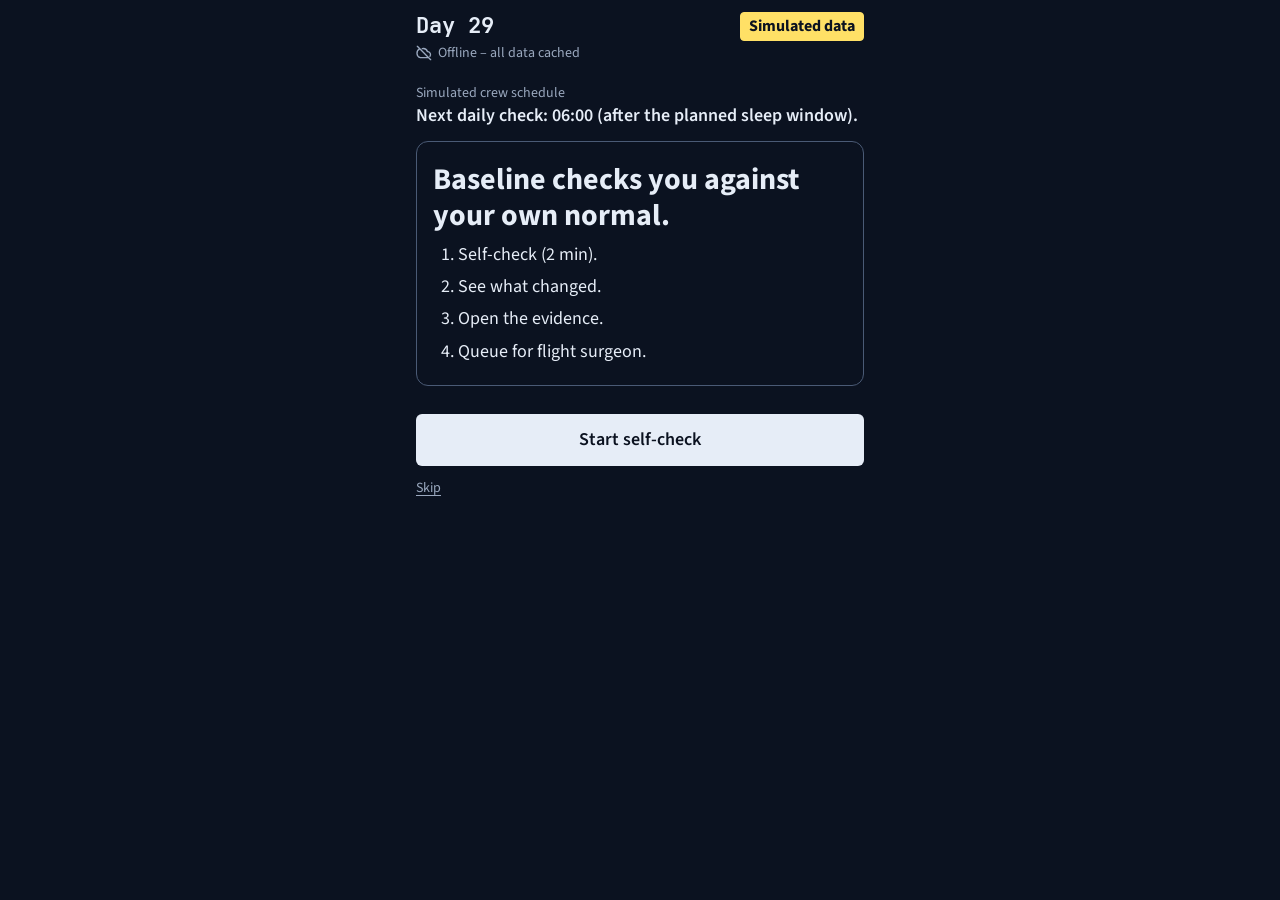
==== commit 7488b5a2: "Queue says on-device; crew rows count flags as the phone does; DESIGN.md screenshot line (audit 11 N" ====
--- a/index.html
+++ b/index.html
@@ -609,7 +609,7 @@
 <section id="queue" aria-labelledby="queue-title" hidden>
   <button class="text-button back" type="button" data-go="evidence">Back to the evidence</button>
   <h1 id="queue-title" tabindex="-1">Needs flight surgeon attention</h1>
-  <p class="sent">Sent to the queue. A reply can come up to 40 minutes later: up to 20 minutes each way at Mars distance.</p>
+  <p class="sent">Added to the on-device queue. A reply can come up to 40 minutes later: up to 20 minutes each way at Mars distance.</p>
   <p class="cite">Source: <a href="https://www.nasa.gov/hrp/hazard-distance-from-earth/" target="_blank" rel="noopener noreferrer">NASA Human Research Program, Hazard: Distance From Earth</a></p>
   <h2>Summary in the queue</h2>
   <div id="message" class="message"></div>
@@ -660,6 +660,6 @@
 <script src="spe.js?v=8dc481d0f5"></script>
 <script src="reaction.js?v=0c373ca889"></script>
 <script src="store.js?v=cb99d76b39"></script>
-<script src="app.js?v=b91d9713e2"></script>
+<script src="app.js?v=6b73518f82"></script>
 </body>
 </html>
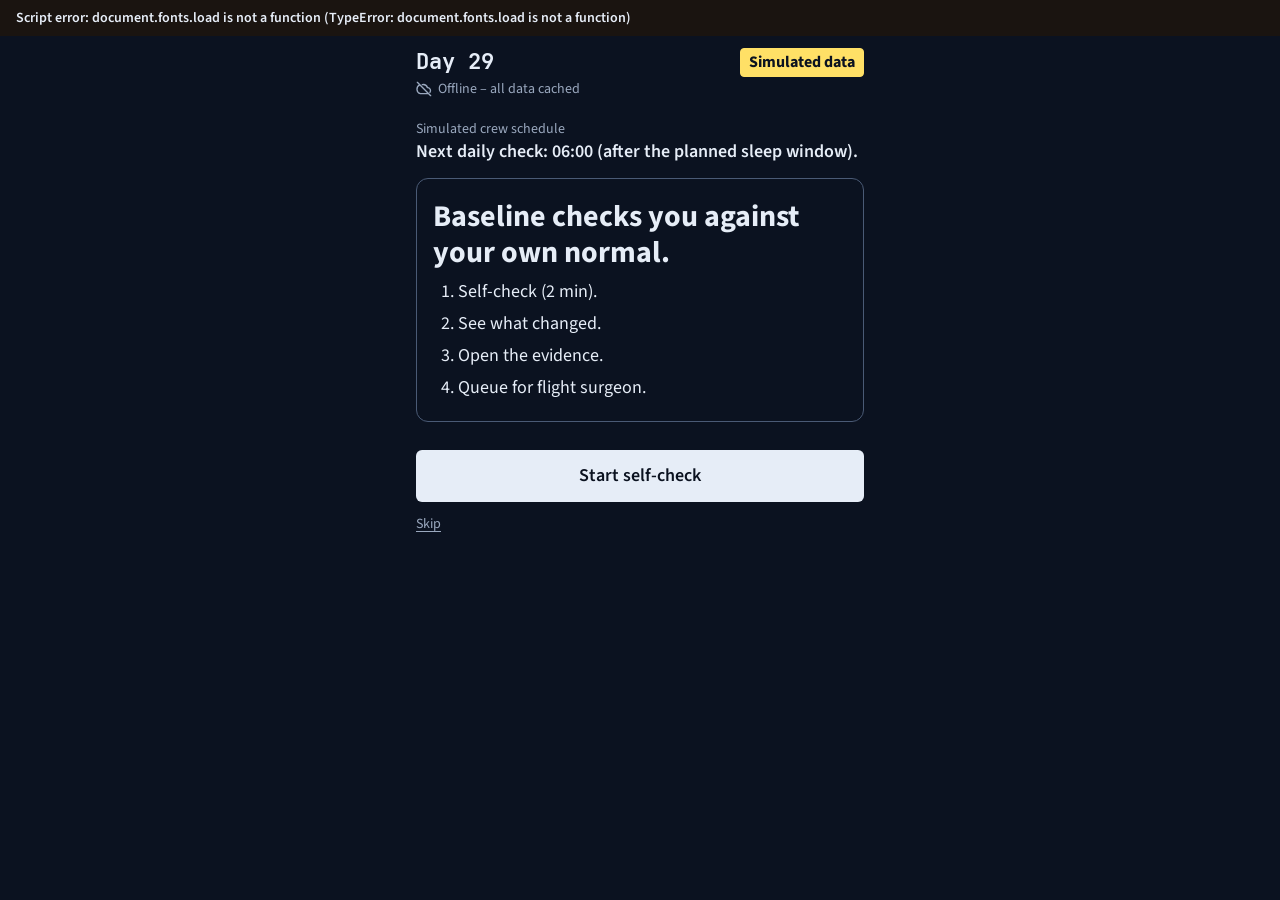
==== commit 13dbf50e: "Final screen fixes: crew badge on one line; inline values in Source Sans 3 with tabular figures" ====
--- a/index.html
+++ b/index.html
@@ -64,7 +64,8 @@
   border: 1.5px solid var(--ink); border-radius: 6px; background: none; color: var(--ink);
   font-weight: 600; cursor: pointer;
 }
-.n { font-family: var(--mono); white-space: nowrap; } /* a number and its unit inside a sentence (app.js monoNums) */
+.n { font-variant-numeric: tabular-nums; white-space: nowrap; } /* a number and its unit inside a sentence (app.js monoNums): the sentence's own font, tabular figures */
+#b1-reading .n, #b1-level .n { font-family: var(--mono); } /* the solar alert readouts stand alone: number font */
 .text-button.back { display: flex; align-items: center; gap: 12px; color: var(--ink); font-size: 18px; }
 .back::before { content: ""; width: 9px; height: 9px; margin-left: 4px; border-left: 2px solid currentColor; border-bottom: 2px solid currentColor; transform: rotate(45deg); }
 .text-button {
@@ -281,7 +282,7 @@
 .crew-row.watch { border-left-style: dotted; }
 .crew-row strong { display: block; font-size: 22px; }
 .crew-row .secondary { width: auto; margin: 0; min-height: 44px; padding: 8px 20px; }
-.crew-count { display: inline-block; margin-top: 4px; padding: 0 12px; border: 1.5px solid var(--strong); border-radius: 999px; font-family: var(--mono); font-size: 16px; }
+.crew-count { display: inline-block; margin-top: 4px; padding: 0 12px; border: 1.5px solid var(--strong); border-radius: 999px; font-family: var(--mono); font-size: 16px; white-space: nowrap; flex-shrink: 0; }
 .flagged .crew-count { border-color: var(--flag); color: var(--flag); }
 .crew-flag > span { display: block; }
 .crew-rail { padding: 16px 20px; border: 1px solid var(--card-border); border-radius: 12px; background: var(--card); }
@@ -289,7 +290,7 @@
 .crew-rail .message { margin: 12px 0; }
 .crew-rail .message p:first-child { font-weight: 700; }
 .crew-rail .message p:last-child { margin-bottom: 0; }
-@media (min-width: 700px) { .crew-row { grid-template-columns: 200px minmax(0, 1fr) auto; align-items: center; } }
+@media (min-width: 700px) { .crew-row { grid-template-columns: minmax(200px, max-content) minmax(0, 1fr) auto; align-items: center; } } /* the name column grows to fit its badge */
 @media (min-width: 900px) { .crew-grid { grid-template-columns: minmax(0, 1fr) 440px; align-items: start; } }
 </style>
 </head>
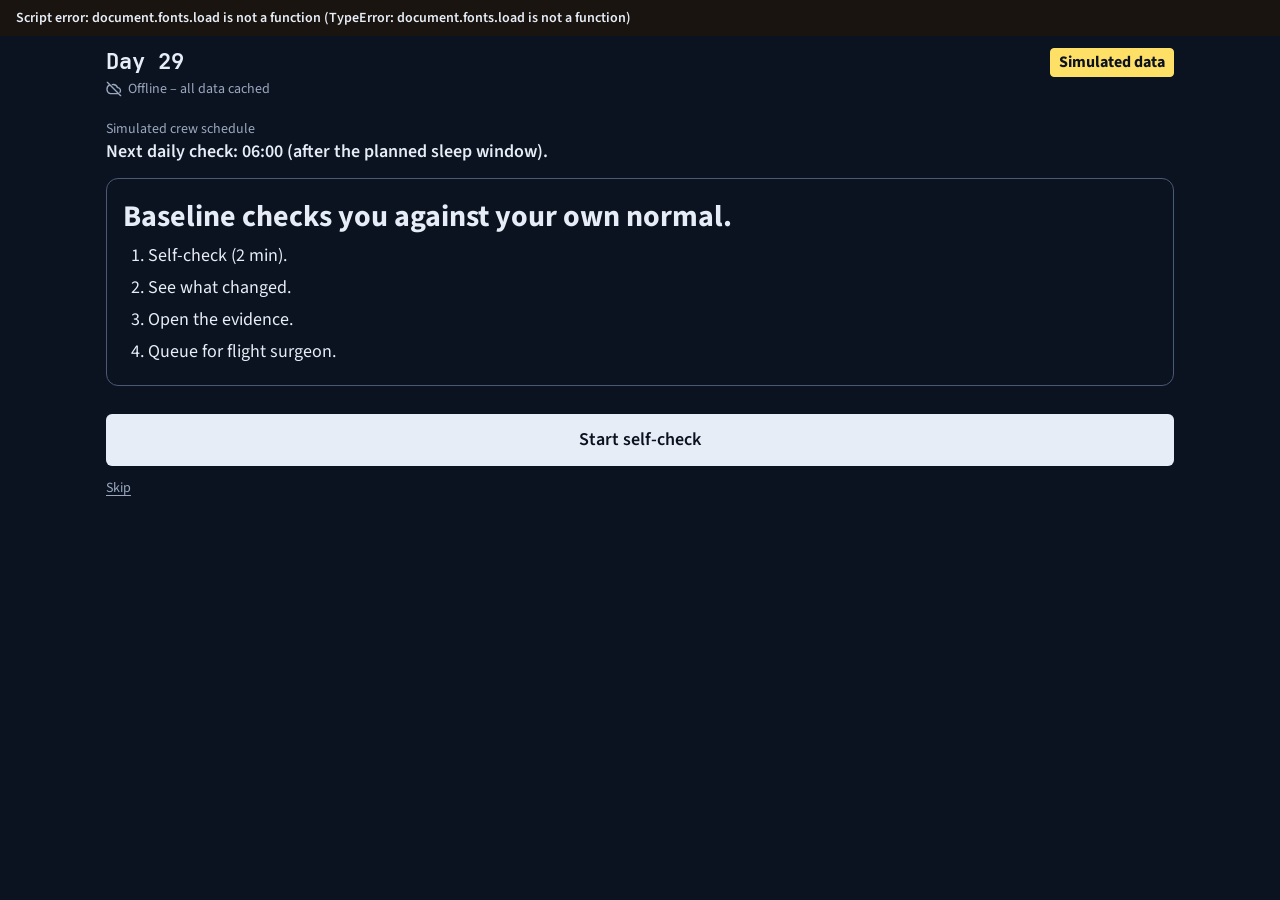
==== commit cff5cebb: "Responsive layout: tablet and laptop fill the screen; phone unchanged" ====
--- a/index.html
+++ b/index.html
@@ -273,6 +273,23 @@
 
 /* Flight surgeon view (PLAN item 6, design L1): the one screen that uses a laptop's width; one column on a phone. */
 .wide .top, .wide main { max-width: 1360px; }
+/* Tablet and laptop (Hrishin, 13 Nov 2026): the same screens fill the width. Nothing here applies under 700 px,
+   so the phone layout is unchanged. The wrappers (.check-cols, .charts, .ev-cols) are plain blocks on a phone. */
+@media (min-width: 700px) {
+  .top, main { max-width: 900px; }
+  .bar-inner { max-width: 868px; }
+  .check-cols { display: grid; grid-template-columns: minmax(0, 1fr) minmax(0, 1fr); gap: 0 32px; align-items: start; }
+  .charts { display: grid; grid-template-columns: repeat(2, minmax(0, 1fr)); gap: 20px 24px; margin-top: 20px; }
+  .charts .channel { margin-top: 0; }
+  .charts .channel.bottom { grid-column: 1 / -1; } /* reaction time, alone on the last row: full row */
+}
+@media (min-width: 1100px) {
+  .top, main { max-width: 1100px; }
+  .bar-inner { max-width: 1068px; }
+  .charts { grid-template-columns: repeat(3, minmax(0, 1fr)); }
+  .ev-cols { display: grid; grid-template-columns: minmax(0, 1fr) minmax(0, 1fr); gap: 0 40px; align-items: start; }
+  .ev-b > h2:first-child { margin-top: 0; } /* both columns start on the same line */
+}
 #crew h1 { font-size: 36px; }
 .crew-grid { display: grid; gap: 24px; margin-top: 20px; }
 .crew-rows { list-style: none; padding: 0; margin: 0; }
@@ -332,6 +349,8 @@
   <h1 id="today-title" tabindex="-1">Morning check</h1>
   <p>Three short parts. Each answer is compared only with your own past days, not with anyone else's.</p>
 
+  <div class="check-cols">
+  <div class="check-rt">
   <h2>Reaction time</h2>
   <p class="meta how">How to measure: tap the field to start, then tap as soon as the dark circle appears, 1 to 3 seconds later. Five rounds; a tap before the circle or within 0.1 seconds of it repeats the round. The middle time of the five counts.</p>
   <button id="rt-field" class="rt" type="button" aria-describedby="rt-status">
@@ -342,6 +361,8 @@
   <button id="rt-recorded" class="secondary" type="button" disabled>Use recorded day-29 self-check (simulated)</button>
   <p id="rt-status" class="meta num" aria-live="polite">Round 1 of 5</p>
   <button id="rt-again" class="text-button" type="button" hidden>Run the test again</button>
+  </div>
+  <div class="check-rest">
 
   <h2>Sleep and mood</h2>
   <label class="q" for="sleep">How long did you sleep last night?</label>
@@ -390,6 +411,8 @@
       <input type="radio" id="vision-blurred" name="vision" value="blurred"><label for="vision-blurred">Blurred</label>
     </div>
   </fieldset>
+  </div>
+  </div>
 
   <p id="missing" class="missing" role="alert"></p>
   <button id="save" class="primary" type="button" disabled>Save and compare</button>
@@ -407,6 +430,7 @@
     <button type="button" data-range="7" aria-pressed="false">7 days</button>
     <button type="button" data-range="0" aria-pressed="true">30 days</button>
   </div>
+  <div class="charts">
   <div class="channel" data-signal="heart_rate_bpm">
     <div class="channel-head"><span>Heart rate</span><span class="val"></span></div>
     <div class="plot"><canvas role="img"></canvas></div>
@@ -434,6 +458,7 @@
   <div class="channel bottom" data-signal="reaction_ms">
     <div class="channel-head"><span>Reaction time</span><span class="val"></span></div>
     <div class="plot"><canvas role="img"></canvas></div>
+  </div>
   </div>
   <div id="radiation" class="radiation">
     <h2>Real data: NASA MSL RAD and NOAA GOES</h2>
@@ -564,6 +589,8 @@
   <p id="ev-who" class="days-line" hidden></p>
   <p id="ev-replay" class="days-line" hidden></p>
   <h1 id="ev-title" tabindex="-1"></h1>
+  <div class="ev-cols">
+  <div class="ev-a">
   <p id="ev-plain"></p>
   <p id="ev-note" hidden></p>
   <h2>The numbers</h2>
@@ -571,6 +598,8 @@
   <p id="ev-rounding" class="meta">Numbers are shown to one decimal; z uses the unrounded values.</p>
   <div id="ev-extra" hidden></div>
   <button id="ev-maths" class="text-button maths-link" type="button">Show the maths</button>
+  </div>
+  <div class="ev-b">
   <h2>Why it matters</h2>
   <p id="ev-words"></p>
   <p id="ev-study" class="cite"></p>
@@ -583,6 +612,8 @@
     <button id="ev-mark" class="secondary" type="button">Mark step done</button>
     <p id="ev-mark-line" aria-live="polite" hidden></p>
     <p id="ev-mark-note" class="meta" hidden>Not saved: this browser blocks storage, so this mark is kept for this visit only.</p>
+  </div>
+  </div>
   </div>
   <p id="ev-source" class="meta"></p>
   <p id="ev-rule" class="meta"></p>
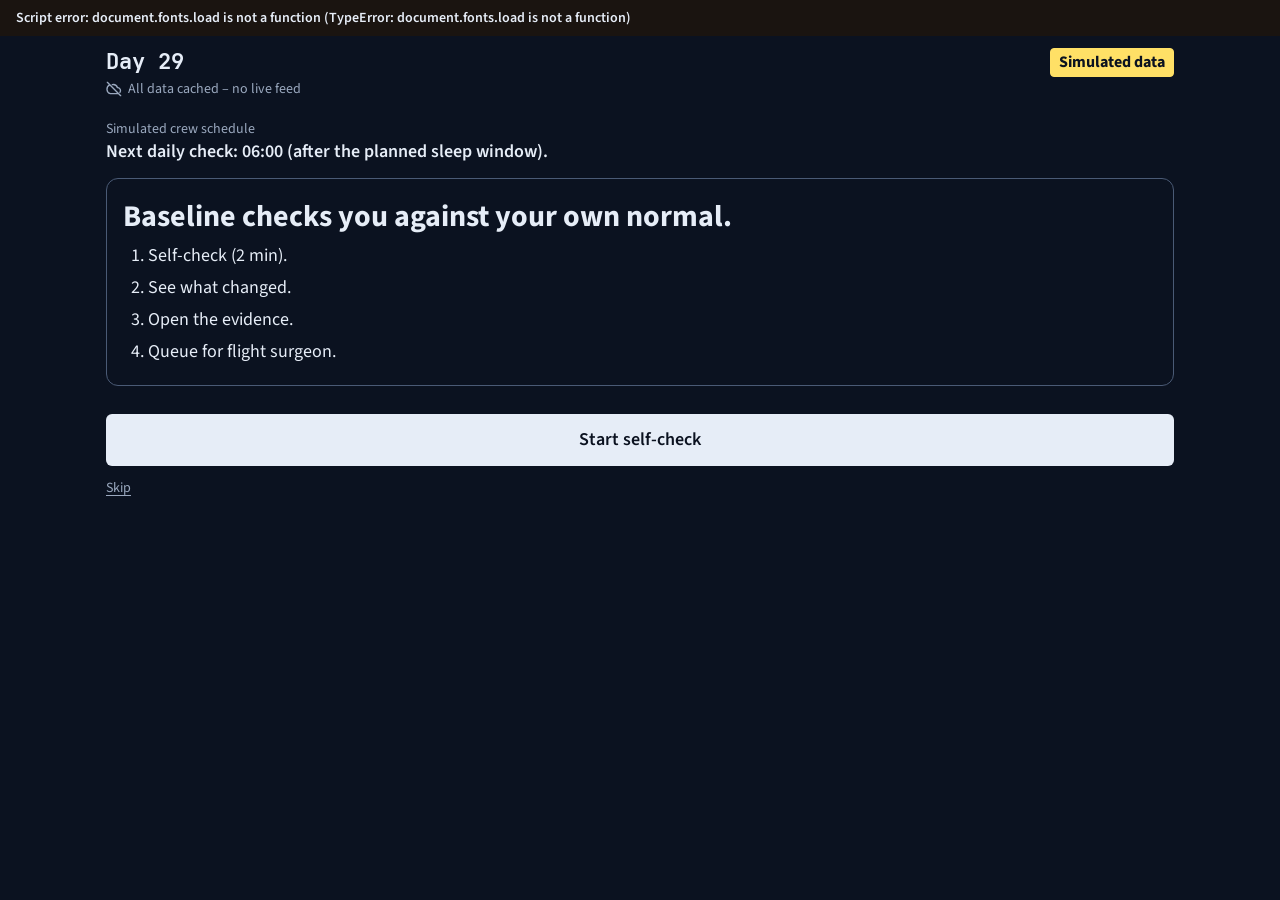
==== commit 5bab14de: "Header: All data cached – no live feed" ====
--- a/index.html
+++ b/index.html
@@ -34,13 +34,13 @@
 
 .top {
   position: sticky; top: 0; z-index: 1;
-  display: flex; justify-content: space-between; align-items: flex-start;
+  display: flex; flex-wrap: wrap; gap: 4px 8px; justify-content: space-between; align-items: flex-start; /* a badge or chip too wide to sit beside the line drops under it */
   max-width: 480px; margin: 0 auto; padding: 12px 16px 8px;
   background: var(--scrub); color: var(--quiet); font-size: 14px;
 }
 .top-left { display: flex; flex-direction: column; gap: 2px; }
 #day-label { font-family: var(--mono); color: var(--ink); font-size: 22px; line-height: 1.3; font-weight: 600; }
-.offline { display: flex; align-items: center; gap: 6px; }
+.offline { display: flex; align-items: center; gap: 6px; white-space: nowrap; }
 .offline svg { width: 16px; height: 16px; flex: none; }
 .top-right { display: flex; align-items: center; gap: 8px; }
 /* Big enough to read in a screen recording. */
@@ -83,7 +83,7 @@
 .rt:has(.rt-dot:not([hidden])) { background: var(--rt-go); }
 .rt-dot { width: 64px; height: 64px; border-radius: 50%; background: var(--rt-dot); }
 #rt-status, .step-field { font-family: var(--mono); }
-#rt-status { font-size: 16px; color: var(--ink); }
+#rt-status { margin-top: 12px; font-size: 16px; color: var(--ink); }
 .step-field { font-size: 24px; }
 #sleep { border-color: transparent; } /* the stepper buttons are the frame (design) */
 .rt-big { font-family: var(--mono); font-size: 36px; line-height: 1.1; font-weight: 600; font-variant-numeric: tabular-nums; }
@@ -172,6 +172,8 @@
 .flag-name { font-size: 20px; font-weight: 700; }
 .flag-line { font-variant-numeric: tabular-nums; }
 .flag-status { color: var(--quiet); font-size: 16px; }
+.flag-trend { margin-top: 10px; padding-top: 10px; border-top: 1px solid var(--rule); color: var(--quiet); font-size: 16px; font-variant-numeric: tabular-nums; }
+.flag-trend-note { margin-top: 4px; color: var(--quiet); font-size: 14px; }
 .follow strong { display: block; font-size: 20px; }
 .follow li { position: relative; padding: 14px 16px 14px 56px; border: 1px solid var(--card-border); border-left: 4px solid var(--strong); border-radius: 8px; background: var(--card); }
 .follow li.outside { border-left-color: var(--flag); }
@@ -201,9 +203,8 @@
 .sources ul { list-style: none; padding: 0; margin: 0; font-size: 16px; }
 .sources li { padding: 10px 0; border-top: 1px solid var(--rule); overflow-wrap: anywhere; }
 .sources .not-covered { margin: 0; padding: 12px 0 0; border-top: 1px solid var(--rule); font-size: 16px; font-weight: 600; }
-/* Trend card under its flag (design P2b): framed, no left stripe, so it reads as part of the flag above. */
+/* Framed card for the mission-phase risks. The flag list no longer uses it: a projection is a quieter line inside its flag. */
 .trend-card { padding: 12px 16px; border: 1px solid var(--card-border); border-radius: 8px; background: var(--card); }
-.flag-list .trend-card { margin-top: 8px; }
 .trend-card p { margin: 0; font-variant-numeric: tabular-nums; }
 .trend-card .meta { margin-top: 6px; }
 /* Solar storm alert (design B1): real NOAA data, so the chip replaces the "Simulated data" badge. */
@@ -240,7 +241,6 @@
 .readout .usual-note { grid-column: 1 / -1; border-top: 0; color: var(--quiet); font-size: 14px; font-weight: 400; }
 .cite { overflow-wrap: anywhere; }
 #ev-words strong { font-weight: 700; }
-#ev-rule { margin-top: 24px; overflow-wrap: anywhere; }
 .step-card { margin-top: 28px; padding: 20px 16px; border: 1px solid var(--card-border); border-radius: 12px; background: var(--card); }
 .step-card h2 { margin-top: 0; }
 #ev-step { font-size: 22px; line-height: 1.35; font-weight: 700; }
@@ -266,6 +266,7 @@
 .bar .secondary { flex: 0 0 auto; width: auto; }
 .bar .primary { flex: 1 1 auto; width: auto; }
 #restart { margin-top: 28px; }
+#to-flags-top { margin-top: 12px; }
 
 .sent { font-weight: 600; }
 .message { margin-top: 8px; padding-left: 14px; border-left: 2px solid var(--strong); }
@@ -279,6 +280,7 @@
   .top, main { max-width: 900px; }
   .bar-inner { max-width: 868px; }
   .check-cols { display: grid; grid-template-columns: minmax(0, 1fr) minmax(0, 1fr); gap: 0 32px; align-items: start; }
+  .check-vision { grid-column: 2; } /* tablet: still under sleep and mood */
   .charts { display: grid; grid-template-columns: repeat(2, minmax(0, 1fr)); gap: 20px 24px; margin-top: 20px; }
   .charts .channel { margin-top: 0; }
   .charts .channel.bottom { grid-column: 1 / -1; } /* reaction time, alone on the last row: full row */
@@ -287,6 +289,8 @@
   .top, main { max-width: 1100px; }
   .bar-inner { max-width: 1068px; }
   .charts { grid-template-columns: repeat(3, minmax(0, 1fr)); }
+  .check-rest { grid-column: 2; grid-row: 1 / span 2; }
+  .check-vision { grid-column: 1; grid-row: 2; } /* laptop: near vision under the reaction test, so both columns end near the same height */
   .ev-cols { display: grid; grid-template-columns: minmax(0, 1fr) minmax(0, 1fr); gap: 0 40px; align-items: start; }
   .ev-b > h2:first-child { margin-top: 0; } /* both columns start on the same line */
 }
@@ -316,7 +320,7 @@
 <header class="top">
   <span class="top-left">
     <span id="day-label">Day 29</span>
-    <span class="offline"><svg viewBox="0 0 24 24" fill="none" stroke="currentColor" stroke-width="2" stroke-linecap="round" stroke-linejoin="round" aria-hidden="true"><path d="M2 2l20 20M5.8 5.8A7 7 0 0 0 6.5 19h11m3.4-1.9A4.5 4.5 0 0 0 18 10h-.7A7 7 0 0 0 9.4 5.4"/></svg>Offline – all data cached</span>
+    <span class="offline"><svg viewBox="0 0 24 24" fill="none" stroke="currentColor" stroke-width="2" stroke-linecap="round" stroke-linejoin="round" aria-hidden="true"><path d="M2 2l20 20M5.8 5.8A7 7 0 0 0 6.5 19h11m3.4-1.9A4.5 4.5 0 0 0 18 10h-.7A7 7 0 0 0 9.4 5.4"/></svg>All data cached – no live feed</span>
   </span>
   <span class="top-right">
     <span class="sim">Simulated data</span>
@@ -401,6 +405,8 @@
     <div class="ends" id="mood-ends"><span>Very low</span><span>Very good</span></div>
   </fieldset>
 
+  </div>
+  <div class="check-vision">
   <h2>Near vision</h2>
   <p class="meta how">How to measure: hold the phone where you normally read, read the line below, then tap Clear or Blurred.</p>
   <p class="eye-line">The galley water heater is back online after the filter swap on Thursday.</p>
@@ -426,6 +432,7 @@
     <li><span><span class="key dot"></span>Flagged</span><span><span class="key ring"></span>Watching</span></li>
   </ul>
   <p id="console-summary" class="summary-line"></p>
+  <button id="to-flags-top" class="primary" type="button" data-go="flags">See what changed</button>
   <div class="range" role="group" aria-label="Days shown">
     <button type="button" data-range="7" aria-pressed="false">7 days</button>
     <button type="button" data-range="0" aria-pressed="true">30 days</button>
@@ -595,7 +602,7 @@
   <p id="ev-note" hidden></p>
   <h2>The numbers</h2>
   <dl id="ev-numbers" class="readout"></dl>
-  <p id="ev-rounding" class="meta">Numbers are shown to one decimal; z uses the unrounded values.</p>
+  <p id="ev-rounding" class="meta">Numbers are shown to one decimal.</p>
   <div id="ev-extra" hidden></div>
   <button id="ev-maths" class="text-button maths-link" type="button">Show the maths</button>
   </div>
@@ -616,7 +623,6 @@
   </div>
   </div>
   <p id="ev-source" class="meta"></p>
-  <p id="ev-rule" class="meta"></p>
   <div class="bar">
     <div class="bar-inner">
       <button id="ev-back" class="secondary" type="button" data-go="flags">Back to list</button>
@@ -687,11 +693,11 @@
 <script src="trend.js?v=076b8d7565"></script>
 <script src="skylab4.js?v=68142f1765"></script>
 <script src="projection.js?v=1eb08e8dd9"></script>
-<script src="maths.js?v=a15139ff07"></script>
-<script src="mars.js?v=d3caeb403e"></script>
+<script src="maths.js?v=055119f2d0"></script>
+<script src="mars.js?v=0a75517682"></script>
 <script src="spe.js?v=8dc481d0f5"></script>
 <script src="reaction.js?v=0c373ca889"></script>
 <script src="store.js?v=cb99d76b39"></script>
-<script src="app.js?v=6b73518f82"></script>
+<script src="app.js?v=f63737eba9"></script>
 </body>
 </html>
